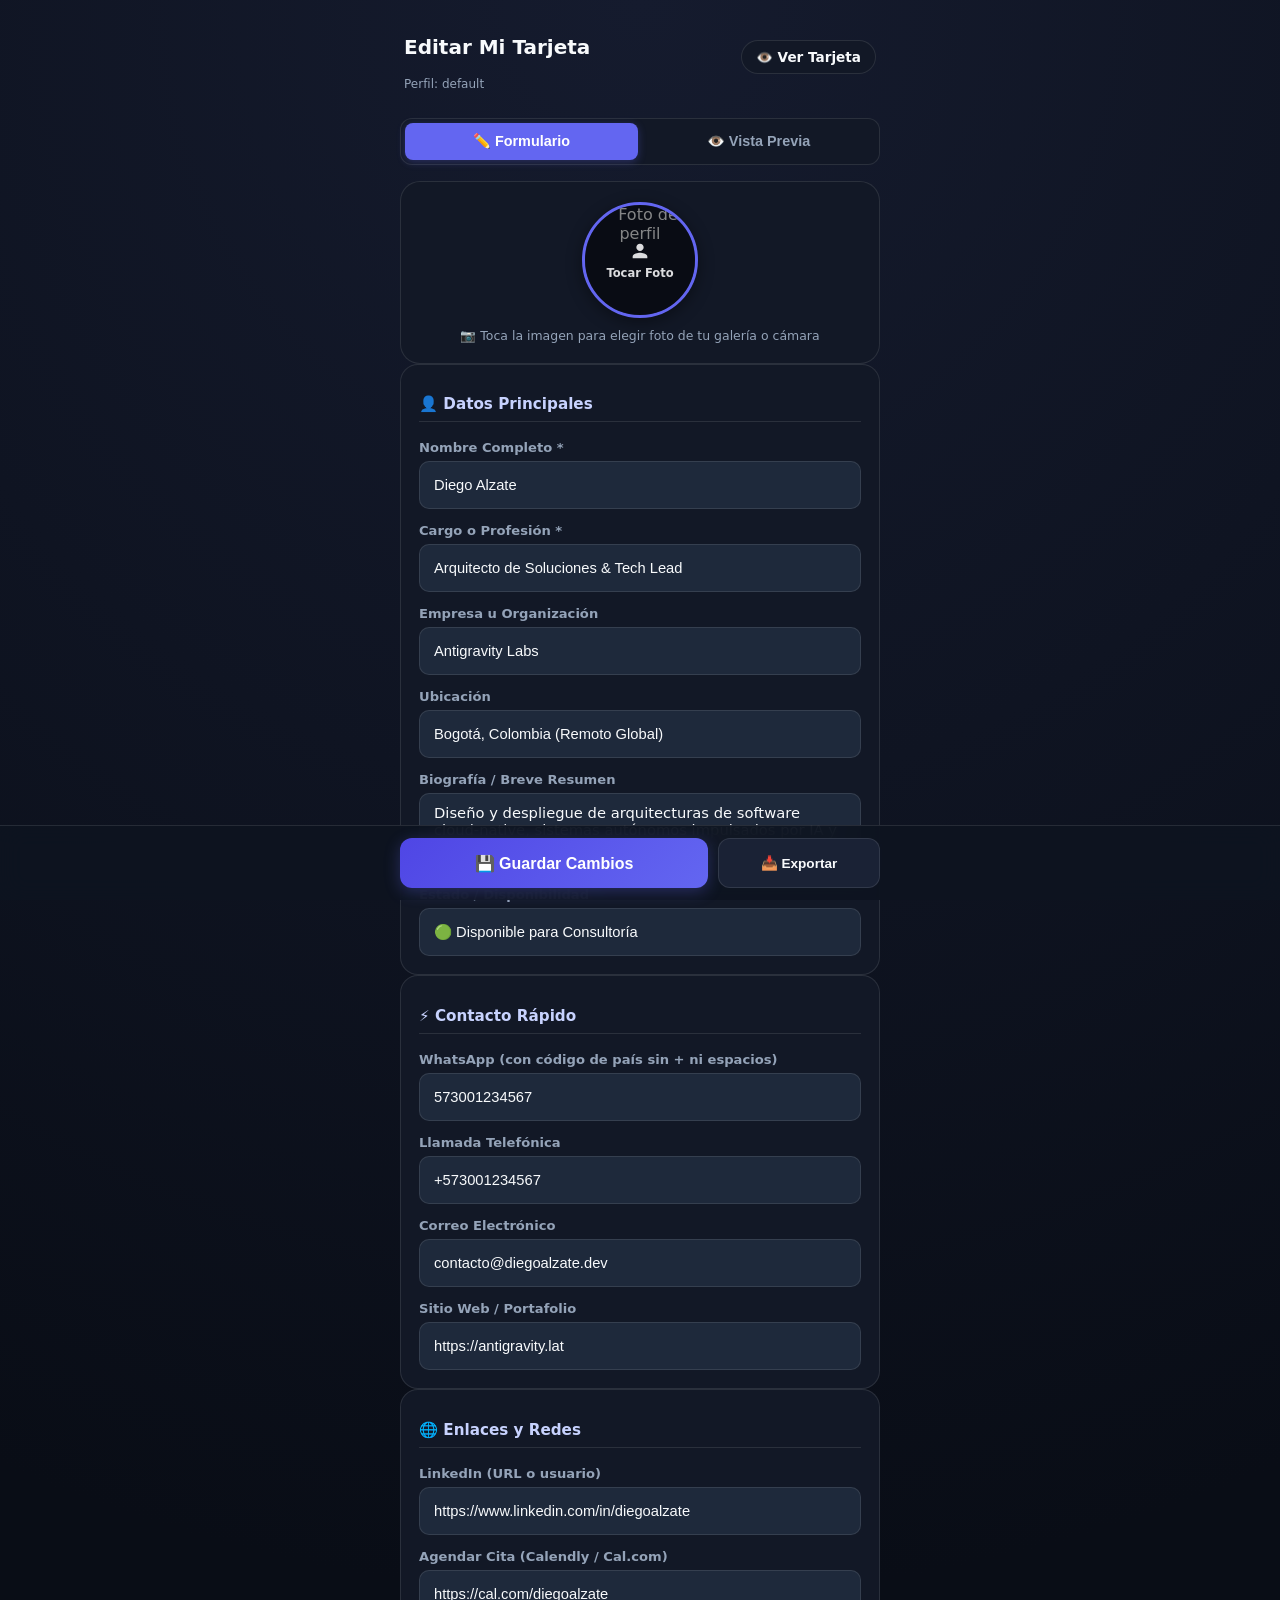
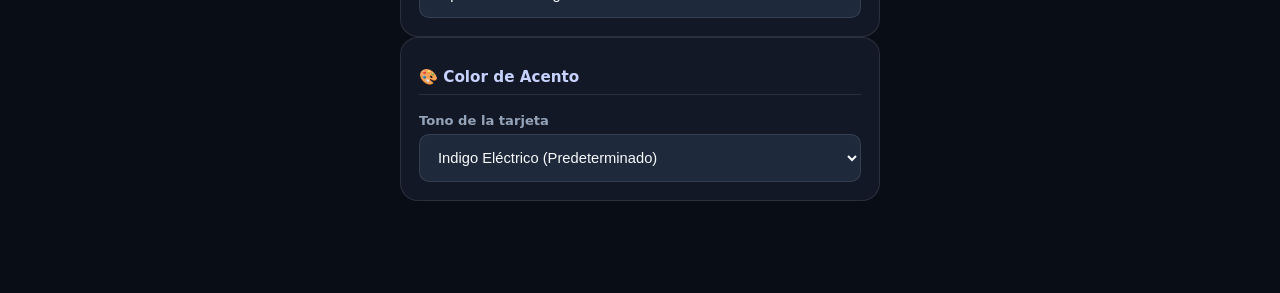
==== admin.html @ e22d574c "feat: arquitectura multi-cliente, panel admin movil y motor autonomo de aprovisionamiento" ====
<!DOCTYPE html>
<html lang="es">
<head>
  <meta charset="UTF-8">
  <meta name="viewport" content="width=device-width, initial-scale=1.0, maximum-scale=5.0, user-scalable=yes">
  <title>Panel de Edición Móvil | IdCard</title>
  <meta name="theme-color" content="#090d16">
  <link rel="stylesheet" href="css/admin.css">
  <script src="js/admin.js" defer></script>
</head>
<body class="admin-body">

  <div class="admin-container">
    
    <!-- Top Bar -->
    <header class="admin-header">
      <div>
        <h1 id="adminTitle">Editar Mi Tarjeta</h1>
        <small id="clientSlugBadge" style="color:var(--admin-text-muted);font-size:0.75rem;">Perfil: cargando...</small>
      </div>
      <a id="btnViewCard" href="index.html" class="btn-back">
        <span>👁️ Ver Tarjeta</span>
      </a>
    </header>

    <!-- Navigation Tabs -->
    <div class="admin-tabs" role="tablist">
      <button id="tabForm" class="tab-btn active" role="tab" aria-selected="true">✏️ Formulario</button>
      <button id="tabPreview" class="tab-btn" role="tab" aria-selected="false">👁️ Vista Previa</button>
    </div>

    <!-- TAB 1: FORM EDITOR -->
    <div id="viewForm">
      
      <!-- Photo Uploader Section -->
      <section class="photo-upload-section">
        <input type="file" id="fileAvatarInput" accept="image/*" style="display: none;">
        <div id="avatarWrapper" class="photo-preview-wrapper" title="Toca para cambiar la fotografía">
          <img id="avatarPreview" class="photo-preview-img" src="" alt="Foto de perfil">
          <div class="photo-overlay-hint">
            <svg width="22" height="22" viewBox="0 0 24 24" fill="currentColor">
              <path d="M12 12c2.21 0 4-1.79 4-4s-1.79-4-4-4-4 1.79-4 4 1.79 4 4 4zm0 2c-2.67 0-8 1.34-8 4v2h16v-2c0-2.66-5.33-4-8-4z"/>
            </svg>
            <span>Tocar Foto</span>
          </div>
        </div>
        <span class="photo-badge">📷 Toca la imagen para elegir foto de tu galería o cámara</span>
      </section>

      <!-- Section: Personal Info -->
      <section class="form-section-card">
        <h2 class="form-section-title">👤 Datos Principales</h2>
        
        <div class="form-group">
          <label class="form-label" for="inpName">Nombre Completo *</label>
          <input type="text" id="inpName" class="form-input" placeholder="Ej. Carlos Mora">
        </div>

        <div class="form-group">
          <label class="form-label" for="inpTitle">Cargo o Profesión *</label>
          <input type="text" id="inpTitle" class="form-input" placeholder="Ej. Director de Innovación">
        </div>

        <div class="form-group">
          <label class="form-label" for="inpCompany">Empresa u Organización</label>
          <input type="text" id="inpCompany" class="form-input" placeholder="Ej. InnovaTech Solutions">
        </div>

        <div class="form-group">
          <label class="form-label" for="inpLocation">Ubicación</label>
          <input type="text" id="inpLocation" class="form-input" placeholder="Ej. Medellín, Colombia">
        </div>

        <div class="form-group">
          <label class="form-label" for="inpBio">Biografía / Breve Resumen</label>
          <textarea id="inpBio" class="form-textarea" placeholder="Describe brevemente tus servicios o propuesta de valor..."></textarea>
        </div>

        <div class="form-group">
          <label class="form-label" for="inpBadge">Estado / Disponibilidad</label>
          <input type="text" id="inpBadge" class="form-input" placeholder="Ej. 🟢 Disponible para Proyectos">
        </div>
      </section>

      <!-- Section: Direct Reach Actions -->
      <section class="form-section-card">
        <h2 class="form-section-title">⚡ Contacto Rápido</h2>

        <div class="form-group">
          <label class="form-label" for="inpWhatsApp">WhatsApp (con código de país sin + ni espacios)</label>
          <input type="tel" id="inpWhatsApp" class="form-input" placeholder="Ej. 573109876543">
        </div>

        <div class="form-group">
          <label class="form-label" for="inpPhone">Llamada Telefónica</label>
          <input type="tel" id="inpPhone" class="form-input" placeholder="Ej. +573109876543">
        </div>

        <div class="form-group">
          <label class="form-label" for="inpEmail">Correo Electrónico</label>
          <input type="email" id="inpEmail" class="form-input" placeholder="Ej. carlos@innovatech.com">
        </div>

        <div class="form-group">
          <label class="form-label" for="inpWebsite">Sitio Web / Portafolio</label>
          <input type="url" id="inpWebsite" class="form-input" placeholder="Ej. https://innovatech.com">
        </div>
      </section>

      <!-- Section: Social & Booking Links -->
      <section class="form-section-card">
        <h2 class="form-section-title">🌐 Enlaces y Redes</h2>

        <div class="form-group">
          <label class="form-label" for="inpLinkedIn">LinkedIn (URL o usuario)</label>
          <input type="url" id="inpLinkedIn" class="form-input" placeholder="https://linkedin.com/in/tu-perfil">
        </div>

        <div class="form-group">
          <label class="form-label" for="inpCalendar">Agendar Cita (Calendly / Cal.com)</label>
          <input type="url" id="inpCalendar" class="form-input" placeholder="https://calendly.com/tu-usuario">
        </div>
      </section>

      <!-- Section: Visual Theme -->
      <section class="form-section-card">
        <h2 class="form-section-title">🎨 Color de Acento</h2>
        <div class="form-group">
          <label class="form-label" for="inpAccentColor">Tono de la tarjeta</label>
          <select id="inpAccentColor" class="form-select">
            <option value="#6366f1">Indigo Eléctrico (Predeterminado)</option>
            <option value="#06b6d4">Cyan Tecnológico</option>
            <option value="#10b981">Esmeralda Ejecutivo</option>
            <option value="#a855f7">Púrpura Creativo</option>
            <option value="#f59e0b">Dorado Premium</option>
            <option value="#ef4444">Rojo Impacto</option>
          </select>
        </div>
      </section>

      <!-- Section: GitHub Sync (Optional for Direct Publishing) -->
      <section class="form-section-card" id="githubSyncCard" style="display:none;">
        <h2 class="form-section-title">🔑 Publicación Directa a GitHub</h2>
        <p style="font-size:0.75rem;color:var(--admin-text-muted);margin:0;">
          Si ingresas tu GitHub Personal Access Token con permiso de repositorio, la app guardará los cambios directamente en tu GitHub sin intermediarios.
        </p>
        <div class="form-group">
          <label class="form-label" for="inpGithubToken">GitHub Access Token (Opcional)</label>
          <input type="password" id="inpGithubToken" class="form-input" placeholder="ghp_xxxxxxxxxxxx">
        </div>
      </section>

    </div>

    <!-- TAB 2: LIVE PREVIEW -->
    <div id="viewPreview" style="display: none;">
      <div class="preview-iframe-container">
        <iframe id="previewIframe" class="preview-iframe" src="about:blank"></iframe>
      </div>
    </div>

  </div>

  <!-- Bottom Floating Action Bar -->
  <div class="admin-action-bar">
    <div class="admin-action-content">
      <button id="btnSaveAll" class="btn-admin-primary">
        <span>💾 Guardar Cambios</span>
      </button>
      <button id="btnExportJson" class="btn-admin-secondary" title="Descargar archivo de configuración">
        <span>📥 Exportar</span>
      </button>
    </div>
  </div>

  <!-- Toast Notice -->
  <div id="adminToast" class="admin-toast" role="status"></div>

</body>
</html>
---- css/admin.css ----
/* ==========================================================================
   ADMIN PANEL - MOBILE-FIRST SELF-MANAGEMENT SYSTEM
   Industrial Dark Elite Design | Touch-Optimized Form Controls
   ========================================================================== */

:root {
  --admin-bg: #090d16;
  --admin-surface: #121826;
  --admin-surface-elevated: #1a2235;
  --admin-input-bg: #1e293b;
  --admin-border: rgba(255, 255, 255, 0.1);
  --admin-border-focus: #818cf8;
  --admin-accent: #6366f1;
  --admin-accent-hover: #4f46e5;
  --admin-accent-glow: rgba(99, 102, 241, 0.3);
  --admin-text-main: #f8fafc;
  --admin-text-muted: #94a3b8;
  --admin-success: #10b981;
}

body.admin-body {
  background: radial-gradient(circle at 50% 0%, #151b2e 0%, var(--admin-bg) 80%);
  color: var(--admin-text-main);
  font-family: system-ui, -apple-system, BlinkMacSystemFont, 'Segoe UI', Roboto, sans-serif;
  margin: 0;
  padding: 12px;
  display: flex;
  justify-content: center;
  min-height: 100vh;
}

.admin-container {
  width: 100%;
  max-width: 480px;
  margin: 0 auto;
  display: flex;
  flex-direction: column;
  gap: 16px;
  padding-bottom: 80px;
}

/* Header */
.admin-header {
  display: flex;
  align-items: center;
  justify-content: space-between;
  padding: 10px 4px;
}

.admin-header h1 {
  font-size: 1.25rem;
  font-weight: 700;
  display: flex;
  align-items: center;
  gap: 8px;
}

.btn-back {
  display: inline-flex;
  align-items: center;
  gap: 6px;
  background: var(--admin-surface);
  color: var(--admin-text-main);
  border: 1px solid var(--admin-border);
  padding: 8px 14px;
  border-radius: 9999px;
  font-size: 0.85rem;
  font-weight: 600;
  text-decoration: none;
  cursor: pointer;
  transition: 0.2s ease;
}

.btn-back:hover {
  background: var(--admin-surface-elevated);
}

/* Tabs */
.admin-tabs {
  display: flex;
  background: var(--admin-surface);
  border-radius: 12px;
  padding: 4px;
  border: 1px solid var(--admin-border);
  gap: 4px;
}

.tab-btn {
  flex: 1;
  padding: 10px;
  border: none;
  background: transparent;
  color: var(--admin-text-muted);
  font-size: 0.9rem;
  font-weight: 600;
  border-radius: 8px;
  cursor: pointer;
  transition: all 0.2s ease;
}

.tab-btn.active {
  background: var(--admin-accent);
  color: #ffffff;
  box-shadow: 0 2px 8px var(--admin-accent-glow);
}

/* Photo Upload Circle */
.photo-upload-section {
  display: flex;
  flex-direction: column;
  align-items: center;
  gap: 10px;
  padding: 20px;
  background: var(--admin-surface);
  border: 1px solid var(--admin-border);
  border-radius: 20px;
  text-align: center;
}

.photo-preview-wrapper {
  position: relative;
  width: 110px;
  height: 110px;
  border-radius: 50%;
  cursor: pointer;
  overflow: hidden;
  border: 3px solid var(--admin-accent);
  box-shadow: 0 4px 16px rgba(0, 0, 0, 0.4);
}

.photo-preview-img {
  width: 100%;
  height: 100%;
  object-fit: cover;
  display: block;
}

.photo-overlay-hint {
  position: absolute;
  inset: 0;
  background: rgba(0, 0, 0, 0.55);
  display: flex;
  flex-direction: column;
  justify-content: center;
  align-items: center;
  gap: 4px;
  font-size: 0.72rem;
  font-weight: 600;
  color: #ffffff;
  opacity: 0.85;
  transition: opacity 0.2s;
}

.photo-upload-section:hover .photo-overlay-hint {
  opacity: 1;
}

.photo-badge {
  font-size: 0.78rem;
  color: var(--admin-text-muted);
}

/* Form Card */
.form-section-card {
  background: var(--admin-surface);
  border: 1px solid var(--admin-border);
  border-radius: 18px;
  padding: 18px;
  display: flex;
  flex-direction: column;
  gap: 14px;
}

.form-section-title {
  font-size: 0.95rem;
  font-weight: 700;
  color: #c7d2fe;
  display: flex;
  align-items: center;
  gap: 8px;
  border-bottom: 1px solid var(--admin-border);
  padding-bottom: 8px;
  margin-bottom: 4px;
}

.form-group {
  display: flex;
  flex-direction: column;
  gap: 6px;
}

.form-label {
  font-size: 0.82rem;
  font-weight: 600;
  color: var(--admin-text-muted);
}

.form-input, .form-textarea, .form-select {
  width: 100%;
  min-height: 48px;
  background: var(--admin-input-bg);
  border: 1px solid var(--admin-border);
  border-radius: 10px;
  padding: 10px 14px;
  color: var(--admin-text-main);
  font-size: 0.92rem;
  outline: none;
  box-sizing: border-box;
  transition: border-color 0.2s;
}

.form-textarea {
  min-height: 80px;
  resize: vertical;
  font-family: inherit;
}

.form-input:focus, .form-textarea:focus, .form-select:focus {
  border-color: var(--admin-border-focus);
}

/* Floating Save Action Bar */
.admin-action-bar {
  position: fixed;
  bottom: 0;
  left: 0;
  right: 0;
  background: rgba(14, 20, 32, 0.92);
  backdrop-filter: blur(12px);
  -webkit-backdrop-filter: blur(12px);
  border-top: 1px solid var(--admin-border);
  padding: 12px 16px;
  display: flex;
  justify-content: center;
  z-index: 50;
}

.admin-action-content {
  width: 100%;
  max-width: 480px;
  display: flex;
  gap: 10px;
}

.btn-admin-primary {
  flex: 2;
  min-height: 50px;
  background: linear-gradient(135deg, #4f46e5 0%, #6366f1 100%);
  color: #ffffff;
  border: none;
  border-radius: 12px;
  font-size: 1rem;
  font-weight: 700;
  cursor: pointer;
  display: flex;
  justify-content: center;
  align-items: center;
  gap: 8px;
  box-shadow: 0 4px 16px var(--admin-accent-glow);
  transition: transform 0.15s;
}

.btn-admin-primary:active {
  transform: scale(0.98);
}

.btn-admin-secondary {
  flex: 1;
  min-height: 50px;
  background: var(--admin-surface-elevated);
  border: 1px solid var(--admin-border);
  color: var(--admin-text-main);
  border-radius: 12px;
  font-size: 0.85rem;
  font-weight: 600;
  cursor: pointer;
  display: flex;
  justify-content: center;
  align-items: center;
  gap: 6px;
}

/* Toast */
.admin-toast {
  position: fixed;
  top: 20px;
  left: 50%;
  transform: translateX(-50%) translateY(-100px);
  background: var(--admin-surface-elevated);
  color: #ffffff;
  border: 1px solid var(--admin-accent);
  box-shadow: 0 10px 25px rgba(0, 0, 0, 0.6);
  padding: 12px 22px;
  border-radius: 9999px;
  font-size: 0.88rem;
  font-weight: 600;
  z-index: 100;
  opacity: 0;
  transition: all 0.3s cubic-bezier(0.16, 1, 0.3, 1);
  pointer-events: none;
}

.admin-toast.show {
  opacity: 1;
  transform: translateX(-50%) translateY(0);
}

/* Preview Iframe */
.preview-iframe-container {
  width: 100%;
  height: 680px;
  border: 1px solid var(--admin-border);
  border-radius: 20px;
  overflow: hidden;
  box-shadow: 0 10px 30px rgba(0, 0, 0, 0.5);
  background: #000000;
}

.preview-iframe {
  width: 100%;
  height: 100%;
  border: none;
}
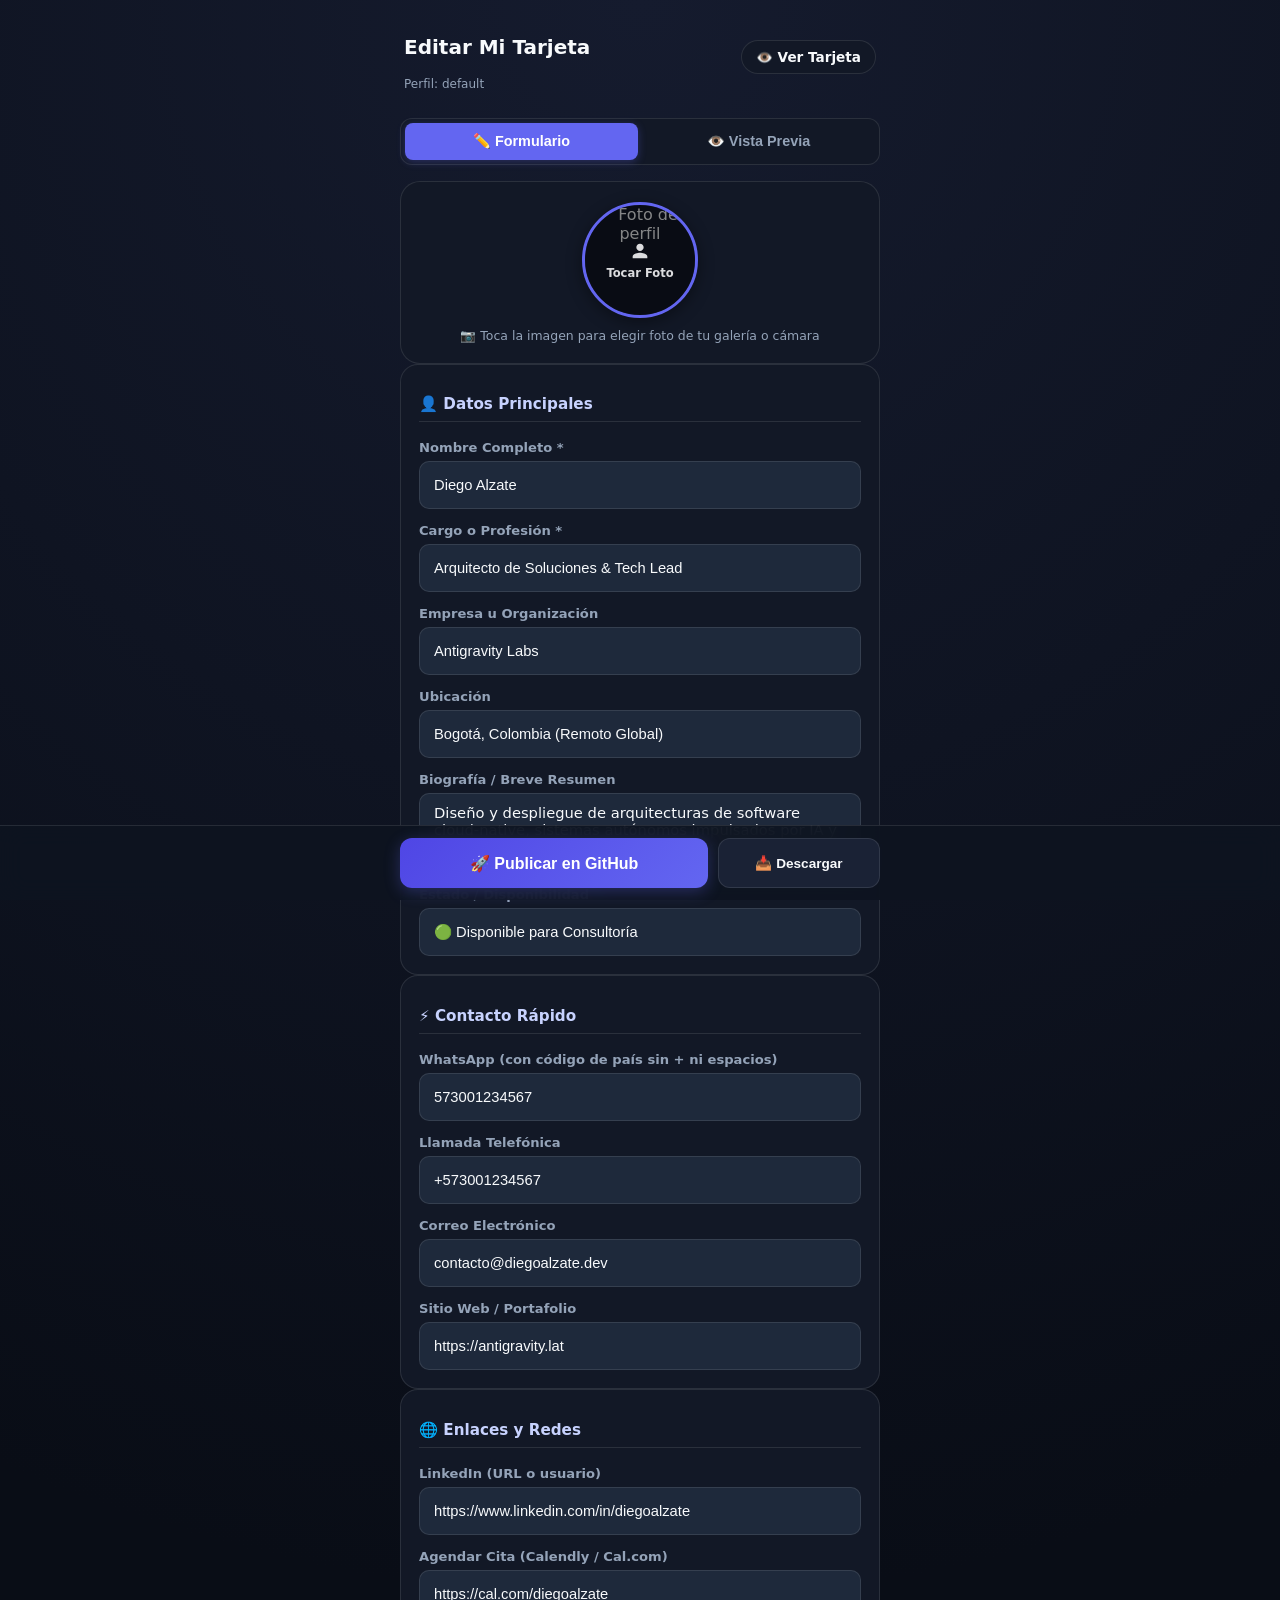
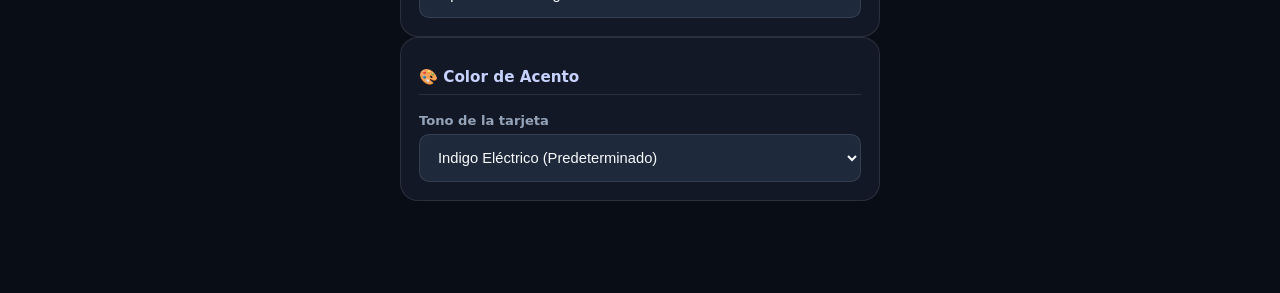
==== commit 53ca64b1: "feat(publish): direct mobile publishing to GitHub API via Personal Access Token" ====
--- a/admin.html
+++ b/admin.html
@@ -165,10 +165,10 @@
   <div class="admin-action-bar">
     <div class="admin-action-content">
       <button id="btnSaveAll" class="btn-admin-primary">
-        <span>💾 Guardar Cambios</span>
+        <span>🚀 Publicar en GitHub</span>
       </button>
       <button id="btnExportJson" class="btn-admin-secondary" title="Descargar archivo de configuración">
-        <span>📥 Exportar</span>
+        <span>📥 Descargar</span>
       </button>
     </div>
   </div>
@@ -176,5 +176,66 @@
   <!-- Toast Notice -->
   <div id="adminToast" class="admin-toast" role="status"></div>
 
+  <!-- Modal de Conexión y Token de GitHub -->
+  <div id="githubTokenModal" class="crop-modal-overlay" style="display: none;" role="dialog" aria-modal="true" aria-labelledby="tokenModalTitle">
+    <div class="crop-modal-card" style="max-width: 420px; text-align: left;">
+      <div class="crop-modal-header">
+        <h3 id="tokenModalTitle" class="crop-modal-title">🔑 Conectar con GitHub</h3>
+        <button id="btnCloseTokenModal" class="crop-btn-close" aria-label="Cerrar modal de token">&times;</button>
+      </div>
+
+      <p class="crop-modal-hint" style="text-align: left;">
+        Para que tu teléfono pueda publicar los cambios directamente en tu tarjeta en vivo, necesitas ingresar tu <strong>GitHub Personal Access Token</strong> con permiso <code>repo</code>. Solo se ingresa una vez y tu teléfono lo recordará.
+      </p>
+
+      <a href="https://github.com/settings/tokens/new?description=IdCard+Mobile+Admin&scopes=repo" target="_blank" rel="noopener noreferrer" style="display: flex; align-items: center; justify-content: center; gap: 6px; width: 100%; min-height: 44px; background: rgba(99, 102, 241, 0.15); border: 1px solid rgba(99, 102, 241, 0.35); border-radius: 10px; color: #a5b4fc; font-size: 0.85rem; font-weight: 600; text-decoration: none; box-sizing: border-box; padding: 6px;">
+        <span>🔗 Generar Token en GitHub (1 toque)</span>
+      </a>
+
+      <div class="form-group" style="width: 100%;">
+        <label class="form-label" for="inpModalGhToken">Pega tu Token de GitHub (ghp_...):</label>
+        <input type="password" id="inpModalGhToken" class="form-input" placeholder="ghp_xxxxxxxxxxxxxxxxxxxx">
+      </div>
+
+      <div class="crop-modal-footer">
+        <button id="btnCancelTokenModal" class="btn-crop-cancel">Cancelar</button>
+        <button id="btnSaveTokenAndPublish" class="btn-crop-apply">Guardar y Publicar</button>
+      </div>
+    </div>
+  </div>
+
+  <!-- Modal Interactivo de Recorte y Reacomodación de Fotografía -->
+  <div id="cropModal" class="crop-modal-overlay" style="display: none;" role="dialog" aria-modal="true" aria-labelledby="cropModalTitle">
+    <div class="crop-modal-card">
+      <div class="crop-modal-header">
+        <h3 id="cropModalTitle" class="crop-modal-title">Ajustar Fotografía</h3>
+        <button id="btnCloseCrop" class="crop-btn-close" aria-label="Cerrar ajuste">&times;</button>
+      </div>
+
+      <p class="crop-modal-hint">
+        Arrastra para encuadrar y ajusta el tamaño con el deslizador para que quede perfecta en el círculo.
+      </p>
+
+      <!-- Viewport de recorte interactivo -->
+      <div class="crop-viewport-wrapper" id="cropViewportWrapper">
+        <canvas id="cropCanvas" width="300" height="300"></canvas>
+        <div class="crop-circular-guide" aria-hidden="true"></div>
+      </div>
+
+      <!-- Controles de Zoom y Giro -->
+      <div class="crop-slider-container">
+        <span class="crop-slider-icon">🔍</span>
+        <input type="range" id="cropZoomSlider" min="0.5" max="3" step="0.02" value="1" class="crop-range-input" aria-label="Nivel de Zoom">
+        <button id="btnRotatePhoto" class="crop-btn-tool" title="Girar 90 grados">🔄 Girar</button>
+      </div>
+
+      <!-- Acciones de confirmación -->
+      <div class="crop-modal-footer">
+        <button id="btnCancelCrop" class="btn-crop-cancel">Cancelar</button>
+        <button id="btnConfirmCrop" class="btn-crop-apply">Listo, Aplicar</button>
+      </div>
+    </div>
+  </div>
+
 </body>
 </html>
--- a/css/admin.css
+++ b/css/admin.css
@@ -321,3 +321,195 @@
   height: 100%;
   border: none;
 }
+
+/* ==========================================================================
+   INTERACTIVE PHOTO CROPPER & POSITIONING MODAL
+   ========================================================================== */
+
+.crop-modal-overlay {
+  position: fixed;
+  inset: 0;
+  background: rgba(3, 7, 18, 0.85);
+  backdrop-filter: blur(10px);
+  -webkit-backdrop-filter: blur(10px);
+  z-index: 200;
+  display: flex;
+  justify-content: center;
+  align-items: center;
+  padding: 16px;
+  box-sizing: border-box;
+}
+
+.crop-modal-card {
+  width: 100%;
+  max-width: 380px;
+  background: var(--admin-surface);
+  border: 1px solid var(--admin-border);
+  border-radius: 24px;
+  padding: 20px;
+  box-shadow: 0 20px 50px rgba(0, 0, 0, 0.7);
+  display: flex;
+  flex-direction: column;
+  align-items: center;
+  gap: 12px;
+  text-align: center;
+  box-sizing: border-box;
+}
+
+.crop-modal-header {
+  width: 100%;
+  display: flex;
+  justify-content: space-between;
+  align-items: center;
+}
+
+.crop-modal-title {
+  font-size: 1.1rem;
+  font-weight: 700;
+  margin: 0;
+}
+
+.crop-btn-close {
+  background: transparent;
+  border: none;
+  color: var(--admin-text-muted);
+  font-size: 1.5rem;
+  line-height: 1;
+  cursor: pointer;
+  padding: 4px;
+}
+
+.crop-modal-hint {
+  font-size: 0.78rem;
+  color: var(--admin-text-muted);
+  margin: 0;
+  line-height: 1.4;
+}
+
+/* Viewport Canvas & Circular Cutout */
+.crop-viewport-wrapper {
+  position: relative;
+  width: 280px;
+  height: 280px;
+  border-radius: 16px;
+  overflow: hidden;
+  background: #050811;
+  touch-action: none; /* Prevents scroll when panning photo on mobile */
+  cursor: grab;
+  user-select: none;
+  -webkit-user-select: none;
+  box-shadow: 0 4px 20px rgba(0, 0, 0, 0.6);
+  border: 1px solid var(--admin-border);
+}
+
+.crop-viewport-wrapper:active {
+  cursor: grabbing;
+}
+
+#cropCanvas {
+  display: block;
+  width: 100%;
+  height: 100%;
+}
+
+.crop-circular-guide {
+  position: absolute;
+  top: 50%;
+  left: 50%;
+  transform: translate(-50%, -50%);
+  width: 250px;
+  height: 250px;
+  border-radius: 50%;
+  border: 2px dashed rgba(255, 255, 255, 0.85);
+  box-shadow: 0 0 0 9999px rgba(3, 7, 18, 0.65);
+  pointer-events: none;
+}
+
+/* Slider & Rotate Controls */
+.crop-slider-container {
+  width: 100%;
+  display: flex;
+  align-items: center;
+  gap: 10px;
+  margin-top: 4px;
+  padding: 0 4px;
+  box-sizing: border-box;
+}
+
+.crop-slider-icon {
+  font-size: 1rem;
+}
+
+.crop-range-input {
+  flex: 1;
+  height: 6px;
+  border-radius: 3px;
+  background: #1e293b;
+  outline: none;
+  -webkit-appearance: none;
+  cursor: pointer;
+}
+
+.crop-range-input::-webkit-slider-thumb {
+  -webkit-appearance: none;
+  width: 22px;
+  height: 22px;
+  border-radius: 50%;
+  background: var(--admin-accent);
+  box-shadow: 0 2px 8px var(--admin-accent-glow);
+  cursor: pointer;
+}
+
+.crop-btn-tool {
+  background: var(--admin-surface-elevated);
+  border: 1px solid var(--admin-border);
+  color: var(--admin-text-main);
+  padding: 6px 10px;
+  border-radius: 8px;
+  font-size: 0.78rem;
+  font-weight: 600;
+  cursor: pointer;
+  white-space: nowrap;
+}
+
+.crop-btn-tool:hover {
+  background: #23304c;
+}
+
+/* Modal Action Buttons */
+.crop-modal-footer {
+  width: 100%;
+  display: flex;
+  gap: 10px;
+  margin-top: 8px;
+}
+
+.btn-crop-cancel {
+  flex: 1;
+  min-height: 46px;
+  background: var(--admin-surface-elevated);
+  border: 1px solid var(--admin-border);
+  color: var(--admin-text-main);
+  border-radius: 12px;
+  font-size: 0.9rem;
+  font-weight: 600;
+  cursor: pointer;
+}
+
+.btn-crop-apply {
+  flex: 1.5;
+  min-height: 46px;
+  background: linear-gradient(135deg, #4f46e5 0%, #6366f1 100%);
+  color: #ffffff;
+  border: none;
+  border-radius: 12px;
+  font-size: 0.92rem;
+  font-weight: 700;
+  cursor: pointer;
+  box-shadow: 0 4px 14px var(--admin-accent-glow);
+  transition: transform 0.15s;
+}
+
+.btn-crop-apply:active {
+  transform: scale(0.98);
+}
